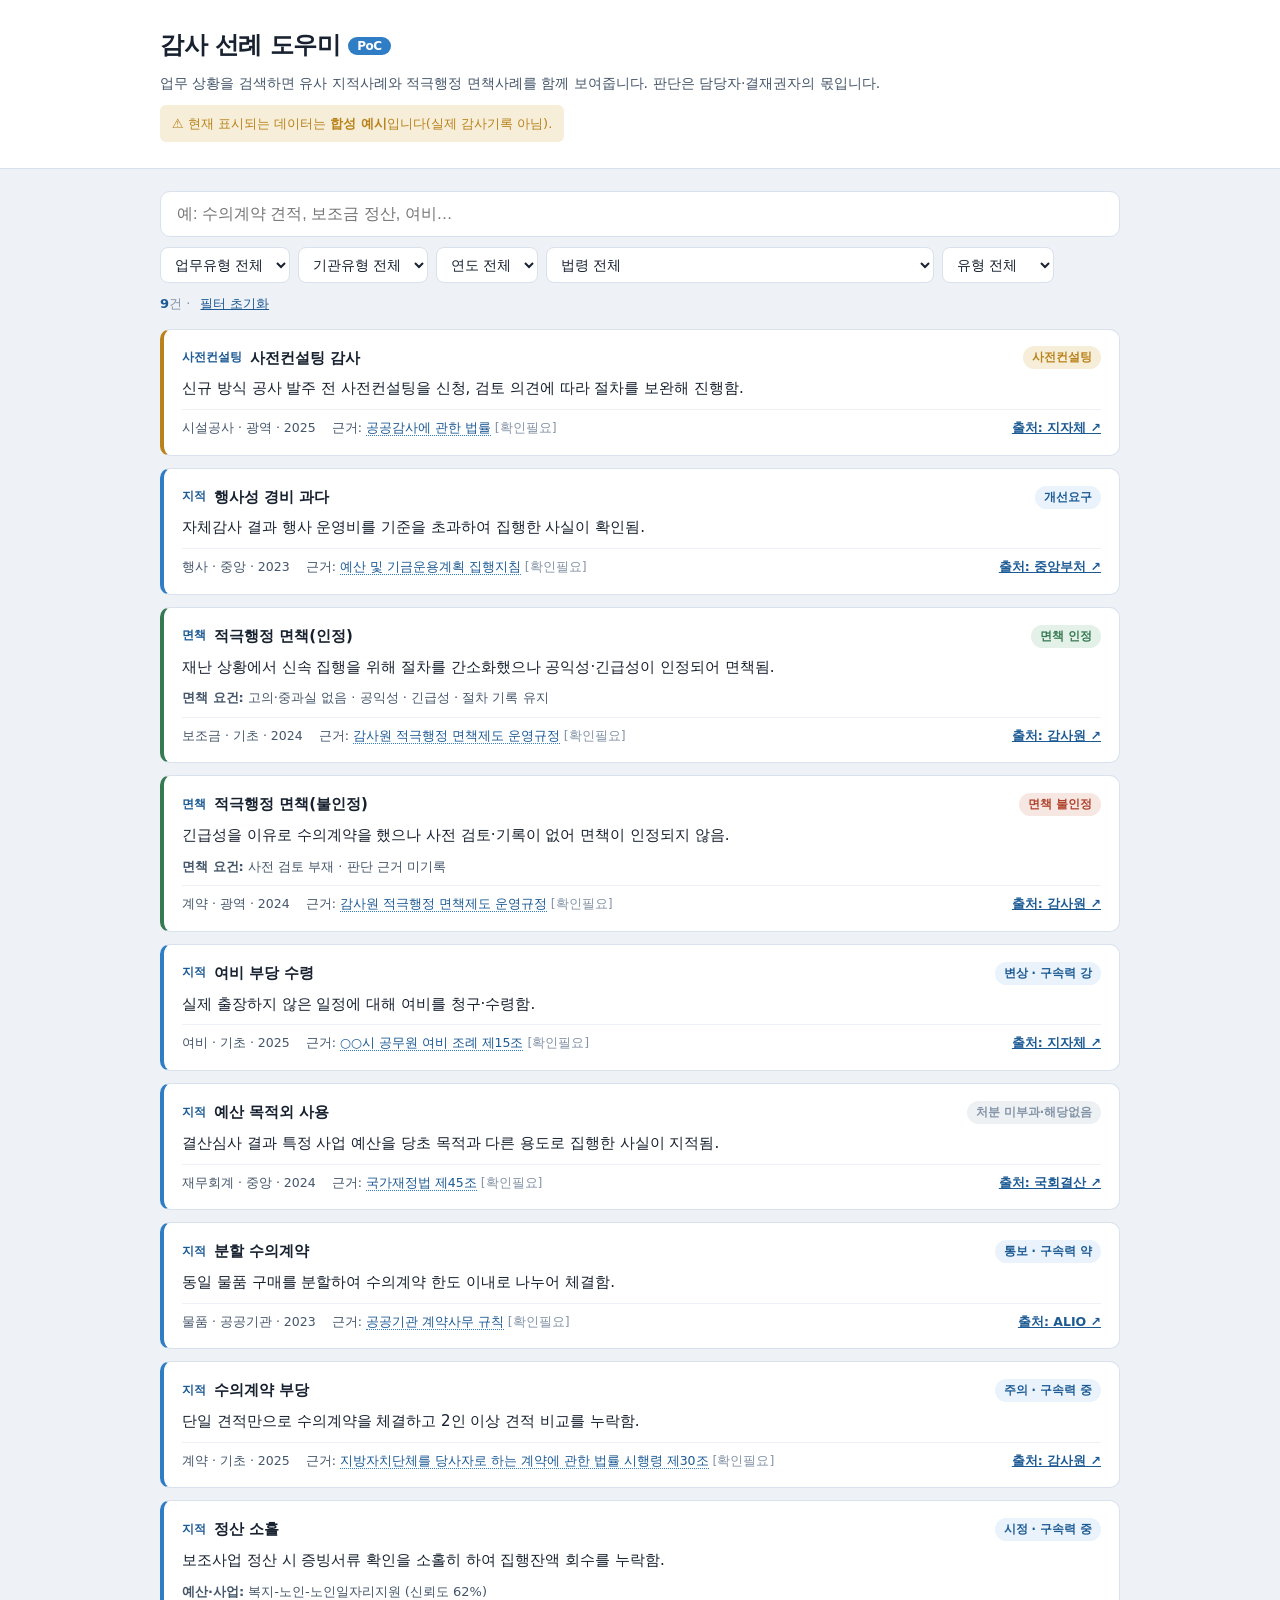
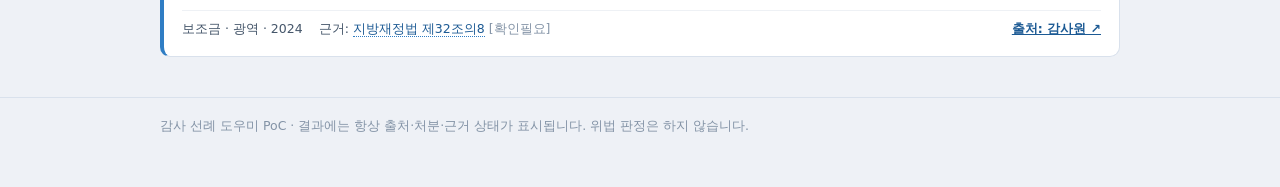
==== app/index.html @ 5820ab18 "feat: 감사 선례 도우미 초기 구축 (스키마·수집·파싱·분류설계) - schema/finding.schema.json: 다축(관련기능·발생분야·처분·감사종류·법령) + 필수필드" ====
<!doctype html>
<html lang="ko">
<head>
<meta charset="utf-8">
<meta name="viewport" content="width=device-width, initial-scale=1">
<title>감사 선례 도우미</title>
<link rel="stylesheet" href="./styles.css">
</head>
<body>
<header class="app-head">
  <div class="wrap">
    <h1>감사 선례 도우미 <span class="tag">PoC</span></h1>
    <p class="sub">업무 상황을 검색하면 유사 지적사례와 적극행정 면책사례를 함께 보여줍니다. 판단은 담당자·결재권자의 몫입니다.</p>
    <p class="warn" id="synthetic-note" hidden>⚠ 현재 표시되는 데이터는 <b>합성 예시</b>입니다(실제 감사기록 아님).</p>
  </div>
</header>

<main class="wrap">
  <section class="controls">
    <input id="q" type="search" placeholder="예: 수의계약 견적, 보조금 정산, 여비…" autocomplete="off">
    <div class="filters">
      <select id="f-work"><option value="">업무유형 전체</option></select>
      <select id="f-org"><option value="">기관유형 전체</option></select>
      <select id="f-year"><option value="">연도 전체</option></select>
      <select id="f-law"><option value="">법령 전체</option></select>
      <select id="f-type">
        <option value="">유형 전체</option>
        <option value="finding">지적</option>
        <option value="immunity">면책</option>
        <option value="consult">사전컨설팅</option>
      </select>
    </div>
    <div class="meta"><span id="count">0</span>건 · <button id="reset" class="link">필터 초기화</button></div>
  </section>

  <section id="results" class="results" aria-live="polite"></section>
</main>

<footer class="app-foot"><div class="wrap">
  감사 선례 도우미 PoC · 결과에는 항상 출처·처분·근거 상태가 표시됩니다. 위법 판정은 하지 않습니다.
</div></footer>

<script src="./app.js"></script>
</body>
</html>
---- app/styles.css ----
:root{
  --page:#eef1f6; --paper:#fff; --ink:#17212f; --ink2:#45566a; --faint:#8393a6;
  --line:#d9e1ec; --wash:#eaf3fb; --accent:#1c5a94; --accent2:#2f7dc4;
  --ok:#357a51; --ok-bg:#e4f1e9; --no:#b0432c; --no-bg:#f7e7e2;
  --mid:#b9821a; --mid-bg:#f6eed8;
}
*{box-sizing:border-box}
body{margin:0;background:var(--page);color:var(--ink);
  font-family:Pretendard,"Apple SD Gothic Neo","Malgun Gothic",system-ui,sans-serif;line-height:1.65}
.wrap{width:min(960px,calc(100% - 32px));margin:0 auto}
a{color:var(--accent)}
.app-head{background:var(--paper);border-bottom:1px solid var(--line);padding:26px 0}
.app-head h1{margin:0;font-size:24px;letter-spacing:-.02em}
.app-head .tag{font-size:12px;font-weight:800;color:#fff;background:var(--accent2);border-radius:20px;padding:2px 9px;vertical-align:3px}
.app-head .sub{margin:6px 0 0;color:var(--ink2);font-size:14px}
.warn{margin:10px 0 0;font-size:13px;color:var(--mid);background:var(--mid-bg);border-radius:6px;padding:8px 12px;display:inline-block}

.controls{margin:22px 0 10px}
#q{width:100%;padding:13px 16px;font-size:16px;border:1px solid var(--line);border-radius:10px;background:var(--paper)}
#q:focus{outline:2px solid var(--accent2);outline-offset:1px}
.filters{display:flex;flex-wrap:wrap;gap:8px;margin-top:10px}
.filters select{padding:8px 10px;border:1px solid var(--line);border-radius:8px;background:var(--paper);color:var(--ink);font-size:14px}
.meta{margin-top:10px;font-size:13px;color:var(--faint)}
#count{font-weight:800;color:var(--accent)}
.link{background:none;border:0;color:var(--accent);cursor:pointer;font-size:13px;text-decoration:underline}

.results{display:flex;flex-direction:column;gap:12px;margin:14px 0 40px}
.rec{background:var(--paper);border:1px solid var(--line);border-radius:10px;padding:16px 18px;border-left:4px solid var(--accent2)}
.rec.rt-immunity{border-left-color:var(--ok)}
.rec.rt-consult{border-left-color:var(--mid)}
.rec-top{display:flex;flex-wrap:wrap;align-items:center;gap:8px;margin-bottom:6px}
.rtype{font-size:12px;font-weight:800;color:var(--accent)}
.ftype{font-size:15px;font-weight:700;flex:1;min-width:120px}
.badge{font-size:11.5px;font-weight:700;padding:2px 9px;border-radius:20px;white-space:nowrap}
.b-disp{background:var(--wash);color:var(--accent)}
.b-none{background:#eef1f4;color:var(--faint)}
.b-ok{background:var(--ok-bg);color:var(--ok)}
.b-no{background:var(--no-bg);color:var(--no)}
.b-consult{background:var(--mid-bg);color:var(--mid)}
.summary{margin:4px 0 8px;font-size:15px;color:var(--ink)}
.reqs{font-size:13px;color:var(--ink2);margin:2px 0}
.rec-foot{display:flex;flex-wrap:wrap;gap:6px 16px;font-size:12.5px;color:var(--ink2);margin-top:8px;border-top:1px solid #eef1f5;padding-top:8px}
.rec-foot .status{color:var(--faint)}
.rec-foot .src{margin-left:auto;font-weight:600}
.law{text-decoration:none;border-bottom:1px dotted var(--accent2)}
.empty{color:var(--faint);text-align:center;padding:40px 0}
.app-foot{border-top:1px solid var(--line);padding:18px 0 50px;color:var(--faint);font-size:12.5px}
code{background:#e7edf5;border-radius:4px;padding:1px 5px;font-size:12px}
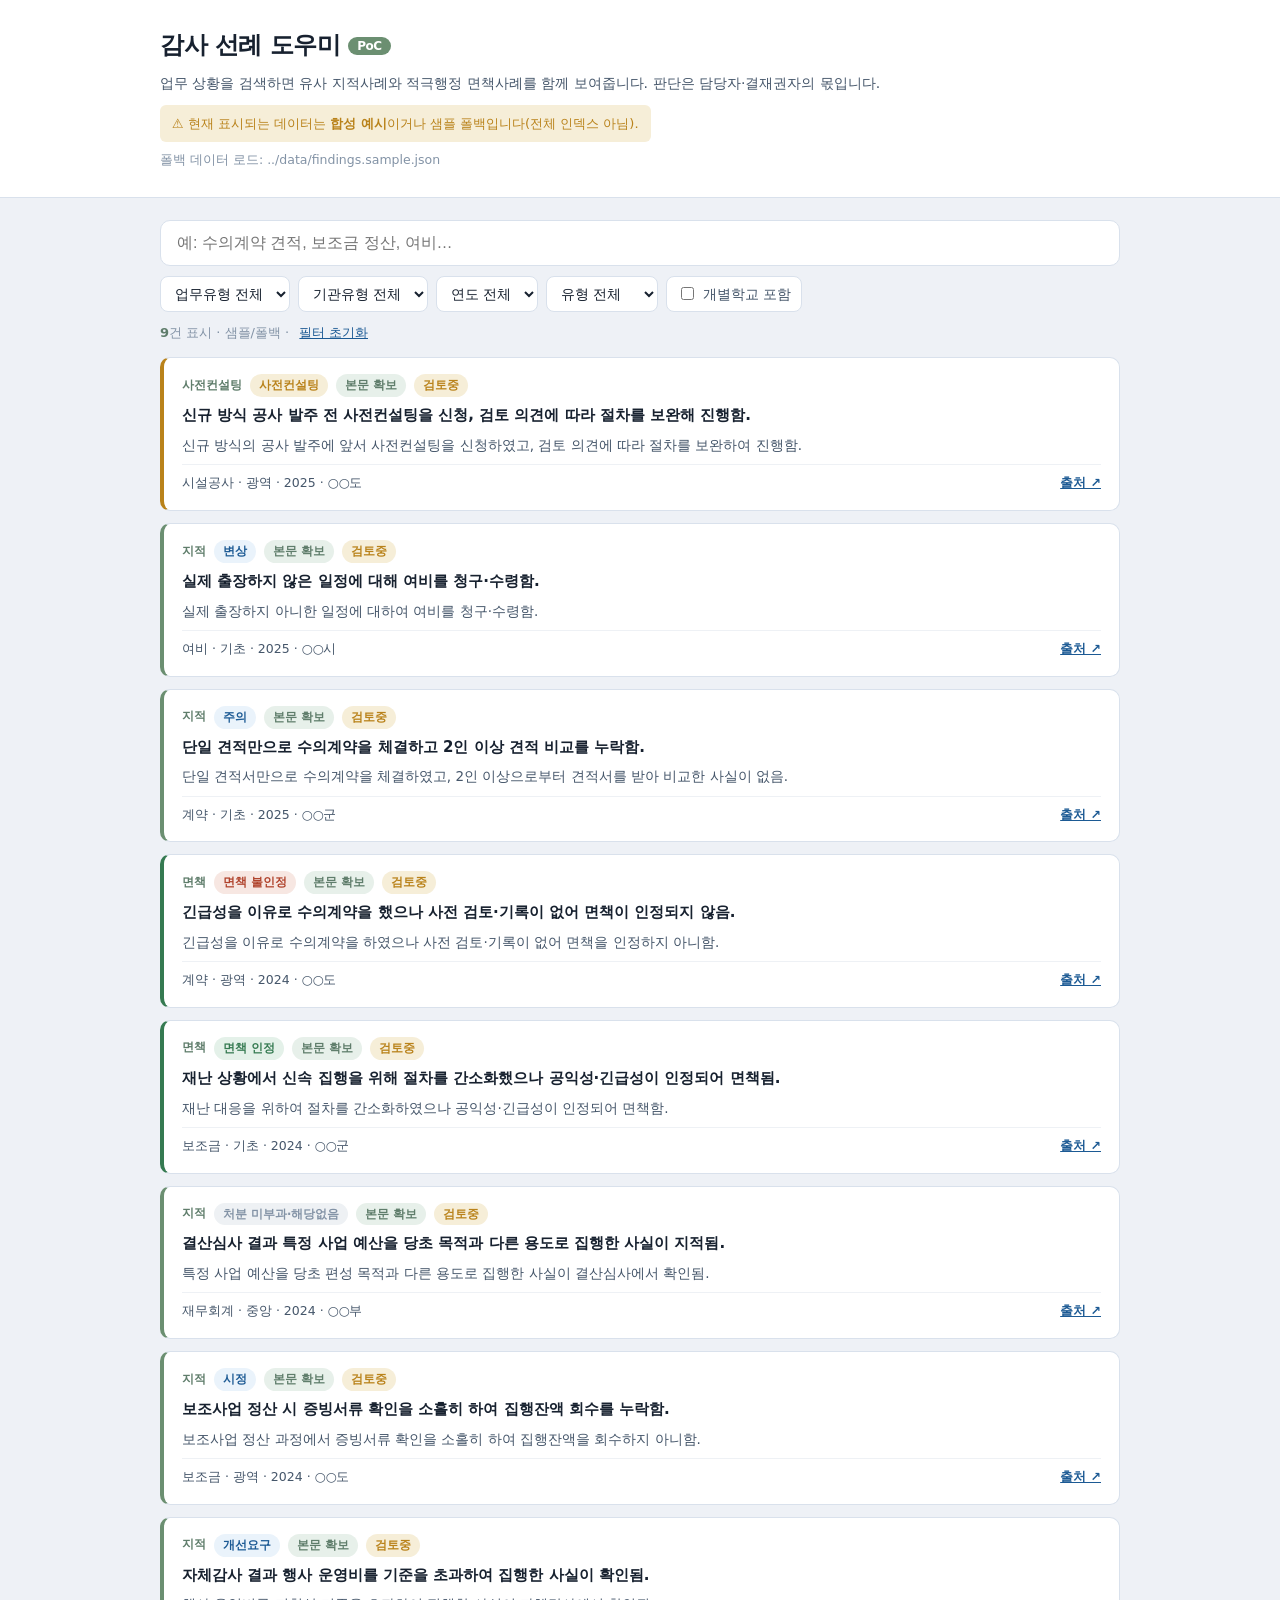
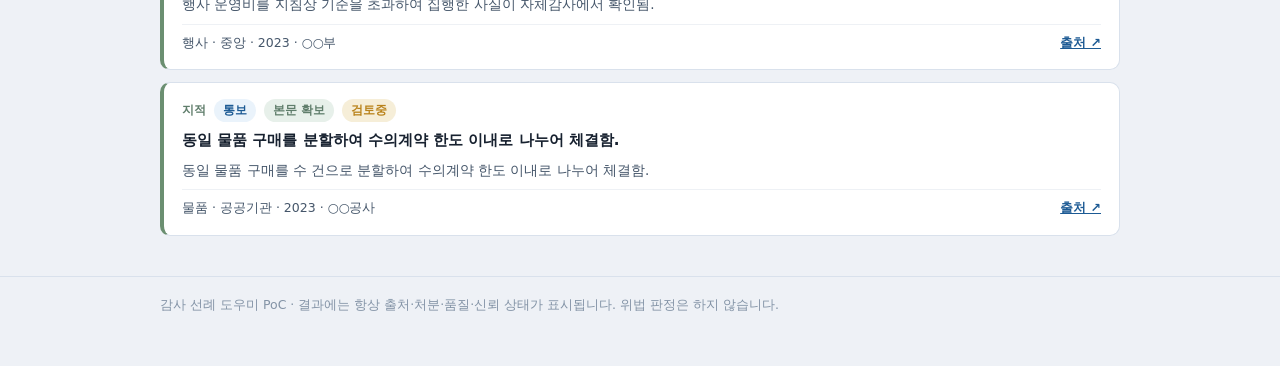
==== commit c21b97e3: "feat: app shard search + confidence badges for phone workflow Wire app to FlexSearch index lazy-load" ====
--- a/app/index.html
+++ b/app/index.html
@@ -11,7 +11,8 @@
   <div class="wrap">
     <h1>감사 선례 도우미 <span class="tag">PoC</span></h1>
     <p class="sub">업무 상황을 검색하면 유사 지적사례와 적극행정 면책사례를 함께 보여줍니다. 판단은 담당자·결재권자의 몫입니다.</p>
-    <p class="warn" id="synthetic-note" hidden>⚠ 현재 표시되는 데이터는 <b>합성 예시</b>입니다(실제 감사기록 아님).</p>
+    <p class="warn" id="synthetic-note" hidden>⚠ 현재 표시되는 데이터는 <b>합성 예시</b>이거나 샘플 폴백입니다(전체 인덱스 아님).</p>
+    <p class="load-status" id="load-status" aria-live="polite"></p>
   </div>
 </header>
 
@@ -22,22 +23,27 @@
       <select id="f-work"><option value="">업무유형 전체</option></select>
       <select id="f-org"><option value="">기관유형 전체</option></select>
       <select id="f-year"><option value="">연도 전체</option></select>
-      <select id="f-law"><option value="">법령 전체</option></select>
       <select id="f-type">
         <option value="">유형 전체</option>
         <option value="finding">지적</option>
         <option value="immunity">면책</option>
         <option value="consult">사전컨설팅</option>
       </select>
+      <label class="chk"><input type="checkbox" id="f-edu"> 개별학교 포함</label>
     </div>
-    <div class="meta"><span id="count">0</span>건 · <button id="reset" class="link">필터 초기화</button></div>
+    <div class="meta">
+      <span id="count">0</span>건 표시
+      <span id="loaded-meta" class="faint"></span>
+      · <button id="reset" class="link" type="button">필터 초기화</button>
+    </div>
   </section>
 
   <section id="results" class="results" aria-live="polite"></section>
 </main>
 
 <footer class="app-foot"><div class="wrap">
-  감사 선례 도우미 PoC · 결과에는 항상 출처·처분·근거 상태가 표시됩니다. 위법 판정은 하지 않습니다.
+  감사 선례 도우미 PoC · 결과에는 항상 출처·처분·품질·신뢰 상태가 표시됩니다. 위법 판정은 하지 않습니다.
+  <!-- 인덱스 재빌드: python pipeline/build_index.py --input data/findings.all.json --out app/data/index -->
 </div></footer>
 
 <script src="./app.js"></script>
--- a/app/styles.css
+++ b/app/styles.css
@@ -3,6 +3,8 @@
   --line:#d9e1ec; --wash:#eaf3fb; --accent:#1c5a94; --accent2:#2f7dc4;
   --ok:#357a51; --ok-bg:#e4f1e9; --no:#b0432c; --no-bg:#f7e7e2;
   --mid:#b9821a; --mid-bg:#f6eed8;
+  --sage:#5f7d6b; --sage-bg:#e7f0ea; --sage2:#6b8f71;
+  --list:#8a7a5c; --list-bg:#f3eee4;
 }
 *{box-sizing:border-box}
 body{margin:0;background:var(--page);color:var(--ink);
@@ -11,25 +13,30 @@
 a{color:var(--accent)}
 .app-head{background:var(--paper);border-bottom:1px solid var(--line);padding:26px 0}
 .app-head h1{margin:0;font-size:24px;letter-spacing:-.02em}
-.app-head .tag{font-size:12px;font-weight:800;color:#fff;background:var(--accent2);border-radius:20px;padding:2px 9px;vertical-align:3px}
+.app-head .tag{font-size:12px;font-weight:800;color:#fff;background:var(--sage2);border-radius:20px;padding:2px 9px;vertical-align:3px}
 .app-head .sub{margin:6px 0 0;color:var(--ink2);font-size:14px}
 .warn{margin:10px 0 0;font-size:13px;color:var(--mid);background:var(--mid-bg);border-radius:6px;padding:8px 12px;display:inline-block}
+.load-status{margin:8px 0 0;font-size:12.5px;color:var(--faint)}
 
 .controls{margin:22px 0 10px}
 #q{width:100%;padding:13px 16px;font-size:16px;border:1px solid var(--line);border-radius:10px;background:var(--paper)}
-#q:focus{outline:2px solid var(--accent2);outline-offset:1px}
-.filters{display:flex;flex-wrap:wrap;gap:8px;margin-top:10px}
+#q:focus{outline:2px solid var(--sage2);outline-offset:1px}
+.filters{display:flex;flex-wrap:wrap;gap:8px;margin-top:10px;align-items:center}
 .filters select{padding:8px 10px;border:1px solid var(--line);border-radius:8px;background:var(--paper);color:var(--ink);font-size:14px}
+.chk{font-size:13.5px;color:var(--ink2);display:inline-flex;align-items:center;gap:6px;padding:6px 10px;background:var(--paper);border:1px solid var(--line);border-radius:8px;user-select:none}
 .meta{margin-top:10px;font-size:13px;color:var(--faint)}
-#count{font-weight:800;color:var(--accent)}
+.meta .faint{color:var(--faint)}
+#count{font-weight:800;color:var(--sage)}
 .link{background:none;border:0;color:var(--accent);cursor:pointer;font-size:13px;text-decoration:underline}
 
 .results{display:flex;flex-direction:column;gap:12px;margin:14px 0 40px}
-.rec{background:var(--paper);border:1px solid var(--line);border-radius:10px;padding:16px 18px;border-left:4px solid var(--accent2)}
+.cap-note{font-size:12.5px;color:var(--faint);margin:0 0 4px}
+.rec{background:var(--paper);border:1px solid var(--line);border-radius:10px;padding:16px 18px;border-left:4px solid var(--sage2)}
 .rec.rt-immunity{border-left-color:var(--ok)}
 .rec.rt-consult{border-left-color:var(--mid)}
+.rec.rec-list-only{opacity:.92;border-left-style:dashed;background:#fafbfc}
 .rec-top{display:flex;flex-wrap:wrap;align-items:center;gap:8px;margin-bottom:6px}
-.rtype{font-size:12px;font-weight:800;color:var(--accent)}
+.rtype{font-size:12px;font-weight:800;color:var(--sage)}
 .ftype{font-size:15px;font-weight:700;flex:1;min-width:120px}
 .badge{font-size:11.5px;font-weight:700;padding:2px 9px;border-radius:20px;white-space:nowrap}
 .b-disp{background:var(--wash);color:var(--accent)}
@@ -37,7 +44,13 @@
 .b-ok{background:var(--ok-bg);color:var(--ok)}
 .b-no{background:var(--no-bg);color:var(--no)}
 .b-consult{background:var(--mid-bg);color:var(--mid)}
-.summary{margin:4px 0 8px;font-size:15px;color:var(--ink)}
+.b-trust{background:var(--sage-bg);color:var(--sage)}
+.b-review{background:var(--mid-bg);color:var(--mid)}
+.b-q-matched{background:var(--ok-bg);color:var(--ok)}
+.b-q-body{background:var(--sage-bg);color:var(--sage)}
+.b-q-list{background:var(--list-bg);color:var(--list)}
+.summary{margin:4px 0 6px;font-size:15px;color:var(--ink);font-weight:600}
+.excerpt{margin:0 0 8px;font-size:13.5px;color:var(--ink2);white-space:pre-wrap;max-height:4.8em;overflow:hidden}
 .reqs{font-size:13px;color:var(--ink2);margin:2px 0}
 .rec-foot{display:flex;flex-wrap:wrap;gap:6px 16px;font-size:12.5px;color:var(--ink2);margin-top:8px;border-top:1px solid #eef1f5;padding-top:8px}
 .rec-foot .status{color:var(--faint)}
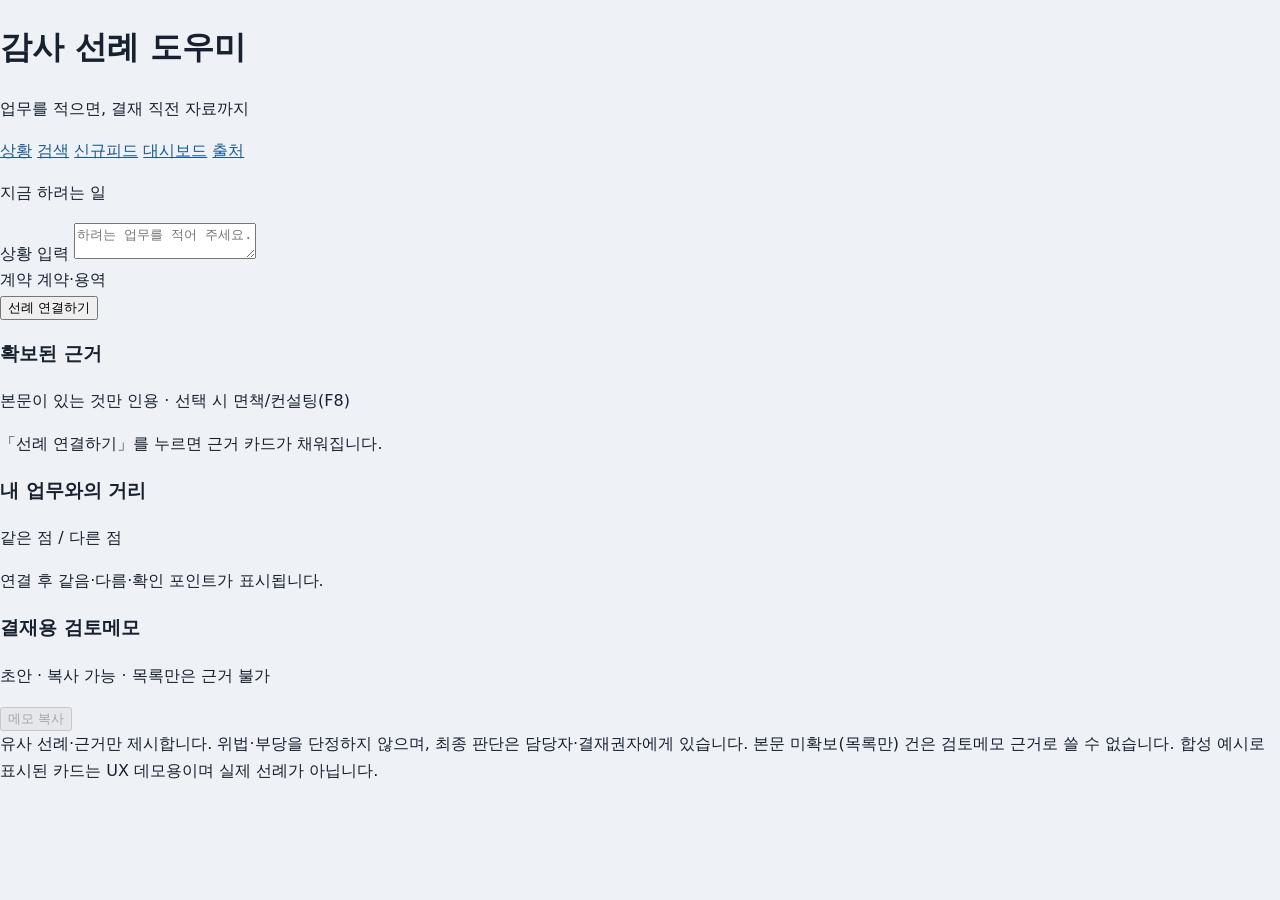
==== commit 76455550: "feat: phone MVP hero index.html" ====
--- a/app/index.html
+++ b/app/index.html
@@ -1,51 +1,87 @@
-<!doctype html>
+<!DOCTYPE html>
 <html lang="ko">
 <head>
-<meta charset="utf-8">
-<meta name="viewport" content="width=device-width, initial-scale=1">
-<title>감사 선례 도우미</title>
-<link rel="stylesheet" href="./styles.css">
+  <meta charset="UTF-8" />
+  <meta name="viewport" content="width=device-width, initial-scale=1" />
+  <title>감사 선례 도우미 — 상황 검토</title>
+  <link rel="stylesheet" href="./styles.css" />
 </head>
-<body>
-<header class="app-head">
-  <div class="wrap">
-    <h1>감사 선례 도우미 <span class="tag">PoC</span></h1>
-    <p class="sub">업무 상황을 검색하면 유사 지적사례와 적극행정 면책사례를 함께 보여줍니다. 판단은 담당자·결재권자의 몫입니다.</p>
-    <p class="warn" id="synthetic-note" hidden>⚠ 현재 표시되는 데이터는 <b>합성 예시</b>이거나 샘플 폴백입니다(전체 인덱스 아님).</p>
-    <p class="load-status" id="load-status" aria-live="polite"></p>
+<body class="page-hero">
+  <div class="app">
+    <header class="topbar">
+      <div class="brand">
+        <h1 id="appTitle">감사 선례 도우미</h1>
+        <p id="tagline" class="tagline">업무를 적으면, 결재 직전 자료까지</p>
+      </div>
+      <nav class="nav-chips" aria-label="주요 메뉴">
+        <a class="chip chip-active" href="./index.html" aria-current="page">상황</a>
+        <a class="chip" href="./search.html">검색</a>
+        <a class="chip" href="./feed.html">신규피드</a>
+        <a class="chip" href="./dashboard.html">대시보드</a>
+        <a class="chip" href="./sources.html">출처</a>
+      </nav>
+    </header>
+
+    <section class="situation-hero" aria-labelledby="situationLabel">
+      <div class="situation-copy">
+        <p id="situationLabel" class="eyebrow">지금 하려는 일</p>
+        <label class="sr-only" for="situationInput">상황 입력</label>
+        <textarea id="situationInput" class="situation-input" rows="2" placeholder="하려는 업무를 적어 주세요."></textarea>
+        <div class="situation-meta">
+          <span id="situationDomain" class="meta-pill">계약</span>
+          <span id="situationWorkType" class="meta-pill soft">계약·용역</span>
+        </div>
+      </div>
+      <button type="button" id="ctaConnect" class="cta-primary">
+        선례 연결하기
+      </button>
+    </section>
+
+    <main class="lanes" id="lanes">
+      <section class="lane" aria-labelledby="laneEvidenceTitle">
+        <header class="lane-head">
+          <h3 id="laneEvidenceTitle">확보된 근거</h3>
+          <p class="lane-sub">본문이 있는 것만 인용 · 선택 시 면책/컨설팅(F8)</p>
+        </header>
+        <div id="evidenceList" class="card-stack empty-hint">
+          <p class="placeholder">「선례 연결하기」를 누르면 근거 카드가 채워집니다.</p>
+        </div>
+        <div id="relatedLane" class="related-lane" hidden>
+          <h4 class="related-title">관련 면책·컨설팅 <span class="f8-tag">F8</span></h4>
+          <div id="relatedList" class="related-stack"></div>
+        </div>
+      </section>
+
+      <section class="lane" aria-labelledby="laneDistanceTitle">
+        <header class="lane-head">
+          <h3 id="laneDistanceTitle">내 업무와의 거리</h3>
+          <p class="lane-sub">같은 점 / 다른 점</p>
+        </header>
+        <div id="distancePanel" class="distance-panel empty-hint">
+          <p class="placeholder">연결 후 같음·다름·확인 포인트가 표시됩니다.</p>
+        </div>
+      </section>
+
+      <section class="lane lane-memo" aria-labelledby="laneMemoTitle">
+        <div class="memo-ribbon" aria-hidden="true"></div>
+        <header class="lane-head">
+          <h3 id="laneMemoTitle">결재용 검토메모</h3>
+          <p class="lane-sub">초안 · 복사 가능 · 목록만은 근거 불가</p>
+        </header>
+        <form id="memoForm" class="memo-form" autocomplete="off"></form>
+        <div class="memo-actions">
+          <button type="button" id="btnCopyMemo" class="btn-secondary" disabled>메모 복사</button>
+          <span id="copyStatus" class="copy-status" aria-live="polite"></span>
+        </div>
+      </section>
+    </main>
+
+    <footer class="disclaimer">
+      유사 선례·근거만 제시합니다. 위법·부당을 단정하지 않으며, 최종 판단은 담당자·결재권자에게 있습니다.
+      본문 미확보(목록만) 건은 검토메모 근거로 쓸 수 없습니다.
+      합성 예시로 표시된 카드는 UX 데모용이며 실제 선례가 아닙니다.
+    </footer>
   </div>
-</header>
-
-<main class="wrap">
-  <section class="controls">
-    <input id="q" type="search" placeholder="예: 수의계약 견적, 보조금 정산, 여비…" autocomplete="off">
-    <div class="filters">
-      <select id="f-work"><option value="">업무유형 전체</option></select>
-      <select id="f-org"><option value="">기관유형 전체</option></select>
-      <select id="f-year"><option value="">연도 전체</option></select>
-      <select id="f-type">
-        <option value="">유형 전체</option>
-        <option value="finding">지적</option>
-        <option value="immunity">면책</option>
-        <option value="consult">사전컨설팅</option>
-      </select>
-      <label class="chk"><input type="checkbox" id="f-edu"> 개별학교 포함</label>
-    </div>
-    <div class="meta">
-      <span id="count">0</span>건 표시
-      <span id="loaded-meta" class="faint"></span>
-      · <button id="reset" class="link" type="button">필터 초기화</button>
-    </div>
-  </section>
-
-  <section id="results" class="results" aria-live="polite"></section>
-</main>
-
-<footer class="app-foot"><div class="wrap">
-  감사 선례 도우미 PoC · 결과에는 항상 출처·처분·품질·신뢰 상태가 표시됩니다. 위법 판정은 하지 않습니다.
-  <!-- 인덱스 재빌드: python pipeline/build_index.py --input data/findings.all.json --out app/data/index -->
-</div></footer>
-
-<script src="./app.js"></script>
+  <script src="./app.js" defer></script>
 </body>
 </html>
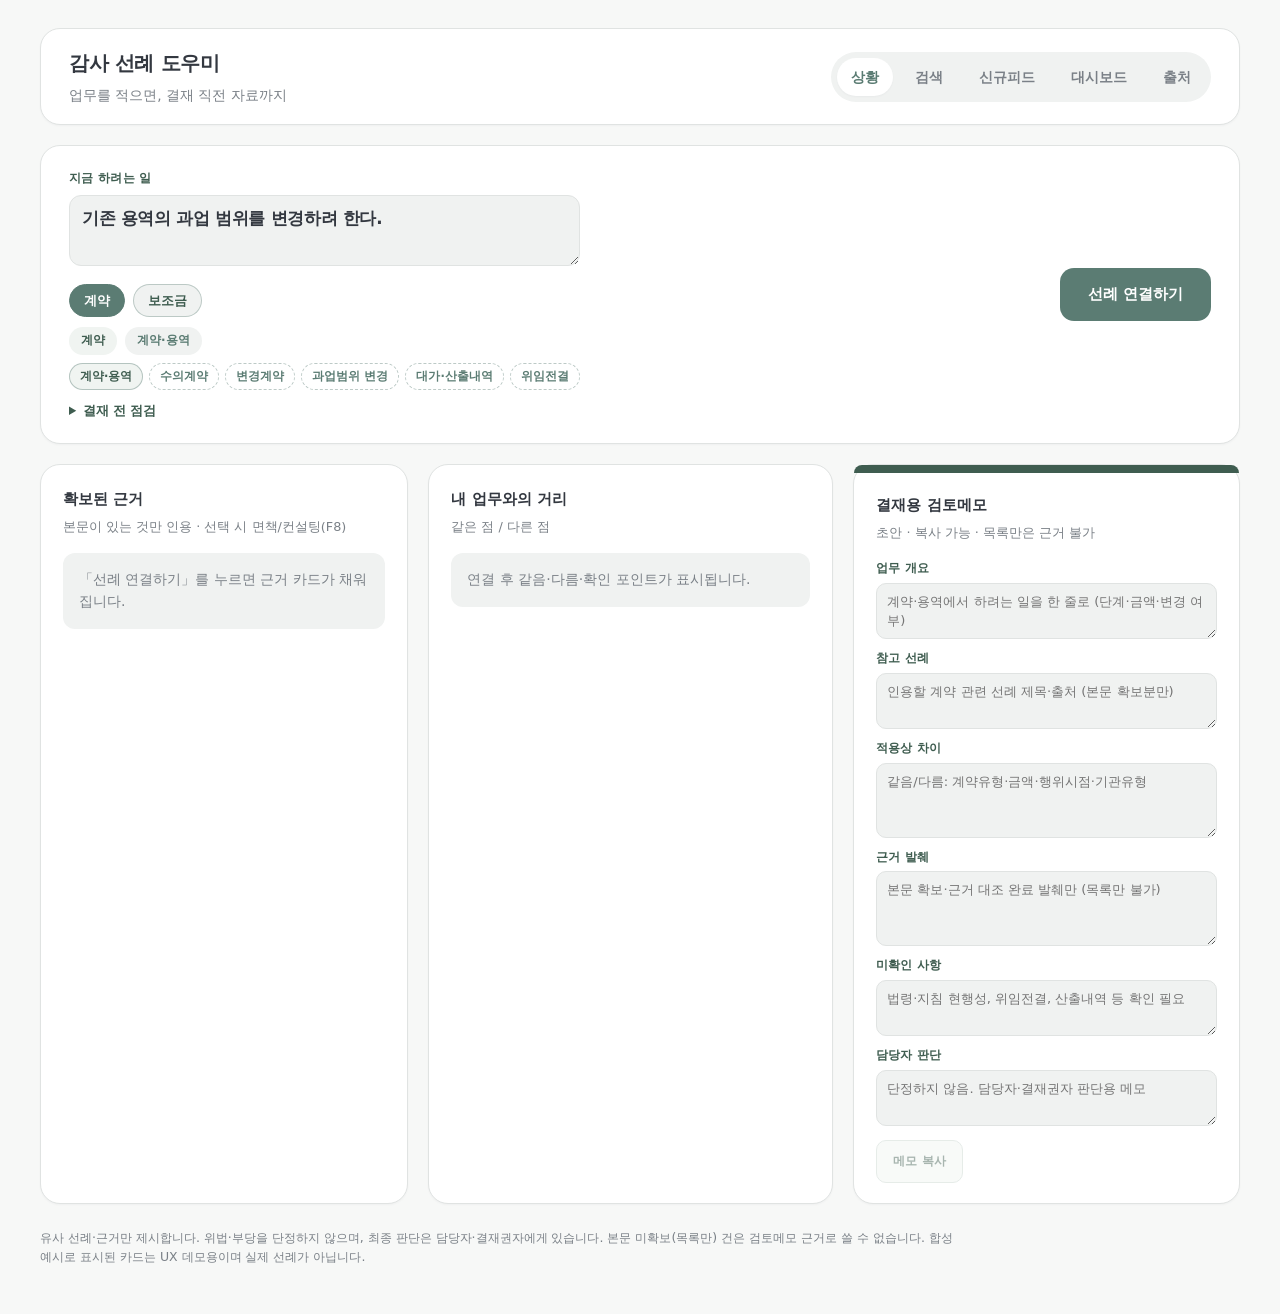
==== commit c06ec9bf: "feat(domain-packs): add 계약→보조금 skeleton and hero pack picker E-1.6: app/domain-packs contract/subsid" ====
--- a/app/index.html
+++ b/app/index.html
@@ -27,10 +27,19 @@
         <p id="situationLabel" class="eyebrow">지금 하려는 일</p>
         <label class="sr-only" for="situationInput">상황 입력</label>
         <textarea id="situationInput" class="situation-input" rows="2" placeholder="하려는 업무를 적어 주세요."></textarea>
+        <div class="pack-picker" role="group" aria-label="도메인 팩">
+          <button type="button" class="pack-btn is-active" data-pack="contract" id="packContract">계약</button>
+          <button type="button" class="pack-btn" data-pack="subsidy" id="packSubsidy">보조금</button>
+        </div>
         <div class="situation-meta">
           <span id="situationDomain" class="meta-pill">계약</span>
           <span id="situationWorkType" class="meta-pill soft">계약·용역</span>
         </div>
+        <div id="workTypeChips" class="worktype-chips" aria-label="제안 업무유형"></div>
+        <details id="packChecklist" class="pack-checklist">
+          <summary>결재 전 점검</summary>
+          <ul id="checklistList"></ul>
+        </details>
       </div>
       <button type="button" id="ctaConnect" class="cta-primary">
         선례 연결하기
--- a/app/styles.css
+++ b/app/styles.css
@@ -1,61 +1,646 @@
-:root{
-  --page:#eef1f6; --paper:#fff; --ink:#17212f; --ink2:#45566a; --faint:#8393a6;
-  --line:#d9e1ec; --wash:#eaf3fb; --accent:#1c5a94; --accent2:#2f7dc4;
-  --ok:#357a51; --ok-bg:#e4f1e9; --no:#b0432c; --no-bg:#f7e7e2;
-  --mid:#b9821a; --mid-bg:#f6eed8;
-  --sage:#5f7d6b; --sage-bg:#e7f0ea; --sage2:#6b8f71;
-  --list:#8a7a5c; --list-bg:#f3eee4;
-}
-*{box-sizing:border-box}
-body{margin:0;background:var(--page);color:var(--ink);
-  font-family:Pretendard,"Apple SD Gothic Neo","Malgun Gothic",system-ui,sans-serif;line-height:1.65}
-.wrap{width:min(960px,calc(100% - 32px));margin:0 auto}
-a{color:var(--accent)}
-.app-head{background:var(--paper);border-bottom:1px solid var(--line);padding:26px 0}
-.app-head h1{margin:0;font-size:24px;letter-spacing:-.02em}
-.app-head .tag{font-size:12px;font-weight:800;color:#fff;background:var(--sage2);border-radius:20px;padding:2px 9px;vertical-align:3px}
-.app-head .sub{margin:6px 0 0;color:var(--ink2);font-size:14px}
-.warn{margin:10px 0 0;font-size:13px;color:var(--mid);background:var(--mid-bg);border-radius:6px;padding:8px 12px;display:inline-block}
-.load-status{margin:8px 0 0;font-size:12.5px;color:var(--faint)}
-
-.controls{margin:22px 0 10px}
-#q{width:100%;padding:13px 16px;font-size:16px;border:1px solid var(--line);border-radius:10px;background:var(--paper)}
-#q:focus{outline:2px solid var(--sage2);outline-offset:1px}
-.filters{display:flex;flex-wrap:wrap;gap:8px;margin-top:10px;align-items:center}
-.filters select{padding:8px 10px;border:1px solid var(--line);border-radius:8px;background:var(--paper);color:var(--ink);font-size:14px}
-.chk{font-size:13.5px;color:var(--ink2);display:inline-flex;align-items:center;gap:6px;padding:6px 10px;background:var(--paper);border:1px solid var(--line);border-radius:8px;user-select:none}
-.meta{margin-top:10px;font-size:13px;color:var(--faint)}
-.meta .faint{color:var(--faint)}
-#count{font-weight:800;color:var(--sage)}
-.link{background:none;border:0;color:var(--accent);cursor:pointer;font-size:13px;text-decoration:underline}
-
-.results{display:flex;flex-direction:column;gap:12px;margin:14px 0 40px}
-.cap-note{font-size:12.5px;color:var(--faint);margin:0 0 4px}
-.rec{background:var(--paper);border:1px solid var(--line);border-radius:10px;padding:16px 18px;border-left:4px solid var(--sage2)}
-.rec.rt-immunity{border-left-color:var(--ok)}
-.rec.rt-consult{border-left-color:var(--mid)}
-.rec.rec-list-only{opacity:.92;border-left-style:dashed;background:#fafbfc}
-.rec-top{display:flex;flex-wrap:wrap;align-items:center;gap:8px;margin-bottom:6px}
-.rtype{font-size:12px;font-weight:800;color:var(--sage)}
-.ftype{font-size:15px;font-weight:700;flex:1;min-width:120px}
-.badge{font-size:11.5px;font-weight:700;padding:2px 9px;border-radius:20px;white-space:nowrap}
-.b-disp{background:var(--wash);color:var(--accent)}
-.b-none{background:#eef1f4;color:var(--faint)}
-.b-ok{background:var(--ok-bg);color:var(--ok)}
-.b-no{background:var(--no-bg);color:var(--no)}
-.b-consult{background:var(--mid-bg);color:var(--mid)}
-.b-trust{background:var(--sage-bg);color:var(--sage)}
-.b-review{background:var(--mid-bg);color:var(--mid)}
-.b-q-matched{background:var(--ok-bg);color:var(--ok)}
-.b-q-body{background:var(--sage-bg);color:var(--sage)}
-.b-q-list{background:var(--list-bg);color:var(--list)}
-.summary{margin:4px 0 6px;font-size:15px;color:var(--ink);font-weight:600}
-.excerpt{margin:0 0 8px;font-size:13.5px;color:var(--ink2);white-space:pre-wrap;max-height:4.8em;overflow:hidden}
-.reqs{font-size:13px;color:var(--ink2);margin:2px 0}
-.rec-foot{display:flex;flex-wrap:wrap;gap:6px 16px;font-size:12.5px;color:var(--ink2);margin-top:8px;border-top:1px solid #eef1f5;padding-top:8px}
-.rec-foot .status{color:var(--faint)}
-.rec-foot .src{margin-left:auto;font-weight:600}
-.law{text-decoration:none;border-bottom:1px dotted var(--accent2)}
-.empty{color:var(--faint);text-align:center;padding:40px 0}
-.app-foot{border-top:1px solid var(--line);padding:18px 0 50px;color:var(--faint);font-size:12.5px}
-code{background:#e7edf5;border-radius:4px;padding:1px 5px;font-size:12px}
+/* 감사 선례 도우미 — sage palette (:root) + hero + search + feed
+ * No external font CDN; Pretendard local / system stack.
+ */
+:root {
+  --page: #F7F8F7;
+  --surface: #F0F2F1;
+  --sage-soft: #F0F4F1;
+  --primary: #5B7C73;
+  --primary-soft: #8DA399;
+  --deep: #3F5D50;
+  --tip: #EBE8DA;
+  --border: #E0E3E2;
+  --ink: #333840;
+  --muted: #7A8087;
+  --white: #ffffff;
+  --radius: 20px;
+  --radius-sm: 12px;
+  --shadow: 0 1px 2px rgba(51, 56, 64, 0.04);
+  /* search-page aliases */
+  --paper: var(--white);
+  --ink2: #45566a;
+  --faint: var(--muted);
+  --line: var(--border);
+  --wash: var(--sage-soft);
+  --accent: var(--primary);
+  --accent2: var(--primary-soft);
+  --ok: #357a51;
+  --ok-bg: #e4f1e9;
+  --no: #b0432c;
+  --no-bg: #f7e7e2;
+  --mid: #b9821a;
+  --mid-bg: #f6eed8;
+  --sage: var(--primary);
+  --sage-bg: var(--sage-soft);
+  --sage2: var(--deep);
+  --list: #8a7a5c;
+  --list-bg: #f3eee4;
+  font-family: "Pretendard", "Noto Sans KR", "Apple SD Gothic Neo",
+    "Malgun Gothic", system-ui, sans-serif;
+}
+
+*,
+*::before,
+*::after { box-sizing: border-box; }
+
+html, body {
+  margin: 0;
+  padding: 0;
+  background: var(--page);
+  color: var(--ink);
+  min-height: 100%;
+  -webkit-font-smoothing: antialiased;
+  line-height: 1.65;
+}
+
+button, input, textarea, select { font: inherit; color: inherit; }
+a { color: var(--primary); }
+.sr-only {
+  position: absolute; width: 1px; height: 1px; padding: 0; margin: -1px;
+  overflow: hidden; clip: rect(0,0,0,0); white-space: nowrap; border: 0;
+}
+
+/* —— Shared nav chips —— */
+.nav-chips {
+  display: flex;
+  gap: 8px;
+  flex-wrap: wrap;
+  background: var(--surface);
+  padding: 6px;
+  border-radius: 999px;
+}
+.nav-inline { margin-bottom: 14px; display: inline-flex; }
+.chip {
+  border: 0;
+  background: transparent;
+  color: var(--muted);
+  padding: 8px 14px;
+  border-radius: 999px;
+  cursor: pointer;
+  font-size: 0.85rem;
+  font-weight: 600;
+  text-decoration: none;
+  display: inline-flex;
+  align-items: center;
+}
+.chip-active {
+  background: var(--white);
+  color: var(--primary);
+  box-shadow: var(--shadow);
+}
+a.chip:hover { color: var(--deep); }
+
+/* —— Hero shell —— */
+.app {
+  max-width: 1440px;
+  margin: 0 auto;
+  padding: 28px 40px 48px;
+}
+.topbar {
+  display: flex;
+  align-items: center;
+  justify-content: space-between;
+  gap: 24px;
+  background: var(--white);
+  border: 1px solid var(--border);
+  border-radius: var(--radius);
+  padding: 18px 28px;
+  box-shadow: var(--shadow);
+  flex-wrap: wrap;
+}
+.brand h1 {
+  margin: 0;
+  font-size: 1.25rem;
+  font-weight: 700;
+  letter-spacing: -0.02em;
+}
+.tagline {
+  margin: 4px 0 0;
+  color: var(--muted);
+  font-size: 0.85rem;
+}
+.tag-inline {
+  font-size: 0.7rem;
+  font-weight: 800;
+  color: #fff;
+  background: var(--deep);
+  border-radius: 20px;
+  padding: 2px 8px;
+  vertical-align: 2px;
+}
+
+.situation-hero {
+  margin-top: 20px;
+  display: flex;
+  align-items: center;
+  justify-content: space-between;
+  gap: 24px;
+  background: var(--white);
+  border: 1px solid var(--border);
+  border-radius: var(--radius);
+  padding: 22px 28px;
+  box-shadow: var(--shadow);
+}
+.eyebrow {
+  margin: 0 0 6px;
+  color: var(--deep);
+  font-size: 0.78rem;
+  font-weight: 700;
+  letter-spacing: 0.02em;
+}
+.situation-input {
+  width: 100%;
+  min-width: min(520px, 100%);
+  resize: vertical;
+  border: 1px solid var(--border);
+  background: var(--surface);
+  border-radius: 12px;
+  padding: 10px 12px;
+  font-size: 1.05rem;
+  font-weight: 650;
+  letter-spacing: -0.02em;
+  line-height: 1.45;
+}
+.situation-input:focus {
+  outline: 2px solid rgba(91, 124, 115, 0.35);
+  outline-offset: 1px;
+  background: var(--white);
+}
+.situation-meta {
+  display: flex;
+  gap: 8px;
+  margin-top: 10px;
+  flex-wrap: wrap;
+}
+.meta-pill {
+  display: inline-flex;
+  align-items: center;
+  background: var(--sage-soft);
+  color: var(--deep);
+  border-radius: 999px;
+  padding: 4px 12px;
+  font-size: 0.75rem;
+  font-weight: 650;
+}
+.meta-pill.soft {
+  background: var(--surface);
+  color: var(--primary);
+}
+.pack-picker {
+  display: flex;
+  gap: 8px;
+  margin-top: 10px;
+  flex-wrap: wrap;
+}
+.pack-btn {
+  border: 1px solid rgba(91, 124, 115, 0.35);
+  background: var(--surface);
+  color: var(--deep);
+  border-radius: 999px;
+  padding: 5px 14px;
+  font-size: 0.8rem;
+  font-weight: 650;
+  cursor: pointer;
+}
+.pack-btn.is-active {
+  background: var(--primary);
+  color: var(--white);
+  border-color: var(--primary);
+}
+.pack-btn:hover { border-color: var(--primary); }
+.worktype-chips {
+  display: flex;
+  gap: 6px;
+  margin-top: 8px;
+  flex-wrap: wrap;
+}
+.worktype-chip {
+  border: 1px dashed rgba(91, 124, 115, 0.4);
+  background: transparent;
+  color: var(--primary);
+  border-radius: 999px;
+  padding: 3px 10px;
+  font-size: 0.72rem;
+  font-weight: 600;
+  cursor: pointer;
+}
+.worktype-chip.is-on {
+  background: var(--sage-soft);
+  border-style: solid;
+  color: var(--deep);
+}
+.pack-checklist {
+  margin-top: 10px;
+  font-size: 0.8rem;
+  color: var(--deep);
+}
+.pack-checklist summary {
+  cursor: pointer;
+  font-weight: 650;
+}
+.pack-checklist ul {
+  margin: 6px 0 0;
+  padding-left: 1.2em;
+}
+.pack-checklist li { margin: 3px 0; }
+.cta-primary {
+  flex-shrink: 0;
+  background: var(--primary);
+  color: var(--white);
+  border: 0;
+  border-radius: 14px;
+  padding: 14px 28px;
+  font-size: 0.95rem;
+  font-weight: 700;
+  cursor: pointer;
+  transition: background 0.15s ease, transform 0.1s ease;
+}
+.cta-primary:hover { background: var(--deep); }
+.cta-primary:active { transform: translateY(1px); }
+.cta-primary:disabled { opacity: 0.65; cursor: default; }
+.cta-primary.is-done { background: var(--deep); }
+
+.lanes {
+  margin-top: 20px;
+  display: grid;
+  grid-template-columns: 1fr 1.1fr 1.05fr;
+  gap: 20px;
+  align-items: stretch;
+}
+.lane {
+  background: var(--white);
+  border: 1px solid var(--border);
+  border-radius: var(--radius);
+  padding: 22px 22px 20px;
+  box-shadow: var(--shadow);
+  min-height: 520px;
+  display: flex;
+  flex-direction: column;
+  position: relative;
+}
+.lane-memo { padding-top: 28px; }
+.memo-ribbon {
+  position: absolute;
+  top: 0; left: 0; right: 0;
+  height: 8px;
+  background: var(--deep);
+  border-radius: var(--radius) var(--radius) 0 0;
+}
+.lane-head h3 { margin: 0; font-size: 0.95rem; font-weight: 700; }
+.lane-sub { margin: 4px 0 16px; color: var(--muted); font-size: 0.8rem; }
+.placeholder {
+  margin: 0;
+  color: var(--muted);
+  font-size: 0.88rem;
+  line-height: 1.55;
+  padding: 16px;
+  background: var(--surface);
+  border-radius: var(--radius-sm);
+}
+.empty-hint.is-filled > .placeholder { display: none; }
+
+.card-stack, .related-stack {
+  display: flex;
+  flex-direction: column;
+  gap: 12px;
+  flex: 1;
+}
+.related-lane {
+  margin-top: 16px;
+  padding-top: 14px;
+  border-top: 1px dashed var(--border);
+}
+.related-title {
+  margin: 0 0 10px;
+  font-size: 0.82rem;
+  font-weight: 700;
+  color: var(--deep);
+}
+.f8-tag {
+  font-size: 0.68rem;
+  background: var(--tip);
+  color: var(--deep);
+  border-radius: 999px;
+  padding: 2px 8px;
+  margin-left: 6px;
+}
+.related-stack {
+  display: grid;
+  grid-template-columns: 1fr 1fr;
+  gap: 10px;
+  flex: none;
+}
+@media (max-width: 700px) {
+  .related-stack { grid-template-columns: 1fr; }
+}
+
+.evidence-card {
+  border-radius: 14px;
+  padding: 14px 16px;
+  border: 1px solid transparent;
+  background: var(--surface);
+}
+.evidence-card.quality-list-only {
+  background: var(--surface);
+  border-color: var(--border);
+}
+.evidence-card.quality-secured {
+  background: var(--sage-soft);
+  border-color: #d5e0d8;
+}
+.evidence-card.quality-matched {
+  background: linear-gradient(180deg, var(--sage-soft), #e7eee9);
+  border-color: var(--primary-soft);
+}
+.evidence-card.highlighted {
+  outline: 2px solid var(--primary);
+  outline-offset: 1px;
+  box-shadow: 0 0 0 4px rgba(91, 124, 115, 0.12);
+}
+.evidence-card.is-selected {
+  outline: 2px solid var(--deep);
+  outline-offset: 1px;
+}
+.evidence-card.is-synthetic {
+  border-style: dashed;
+}
+
+.badge-row {
+  display: flex;
+  align-items: center;
+  gap: 8px;
+  margin-bottom: 8px;
+  flex-wrap: wrap;
+}
+.badge {
+  display: inline-flex;
+  align-items: center;
+  border-radius: 999px;
+  padding: 3px 10px;
+  font-size: 0.72rem;
+  font-weight: 700;
+}
+.badge-list-only { background: #e4e7e6; color: var(--muted); }
+.badge-secured {
+  background: var(--sage-soft);
+  color: var(--deep);
+  border: 1px solid #c9d6ce;
+}
+.badge-matched { background: var(--deep); color: #f4f7f5; }
+.badge-trust-high { background: var(--ok-bg); color: var(--ok); }
+.badge-trust-review { background: var(--mid-bg); color: var(--mid); }
+.badge-kind { background: var(--wash); color: var(--primary); }
+.badge-synthetic { background: var(--mid-bg); color: var(--mid); }
+.badge-review-queue { background: #efe6c8; color: #7a5b10; }
+
+.card-title {
+  margin: 0 0 4px;
+  font-size: 0.95rem;
+  font-weight: 650;
+  letter-spacing: -0.01em;
+}
+.card-meta { margin: 0 0 8px; color: var(--muted); font-size: 0.75rem; }
+.card-excerpt {
+  margin: 0 0 12px;
+  font-size: 0.85rem;
+  line-height: 1.55;
+  color: var(--ink);
+}
+.card-excerpt mark {
+  background: #d8e6de;
+  color: var(--deep);
+  padding: 0 2px;
+  border-radius: 2px;
+}
+.card-actions { display: flex; gap: 8px; flex-wrap: wrap; }
+
+.btn-ghost, .btn-secondary, .btn-add {
+  border-radius: 10px;
+  padding: 8px 12px;
+  font-size: 0.78rem;
+  font-weight: 650;
+  cursor: pointer;
+  border: 1px solid var(--border);
+  background: var(--white);
+  color: var(--primary);
+}
+.btn-add {
+  background: var(--primary);
+  color: var(--white);
+  border-color: var(--primary);
+}
+.btn-add:disabled, .btn-ghost:disabled, .btn-secondary:disabled {
+  opacity: 0.45;
+  cursor: not-allowed;
+}
+.btn-ghost.is-on {
+  background: var(--deep);
+  color: var(--white);
+  border-color: var(--deep);
+}
+
+.distance-panel {
+  display: flex;
+  flex-direction: column;
+  gap: 12px;
+  flex: 1;
+}
+.distance-row {
+  background: var(--surface);
+  border-radius: var(--radius-sm);
+  padding: 14px 16px;
+}
+.distance-chip {
+  display: inline-flex;
+  background: #d2e0da;
+  color: var(--primary);
+  border-radius: 999px;
+  padding: 3px 10px;
+  font-size: 0.72rem;
+  font-weight: 700;
+  margin-bottom: 8px;
+}
+.distance-body { margin: 0; font-size: 0.9rem; line-height: 1.45; }
+.tip-card {
+  margin-top: auto;
+  background: var(--tip);
+  border-radius: 14px;
+  padding: 16px 18px;
+}
+.tip-card h4 { margin: 0 0 8px; font-size: 0.82rem; font-weight: 700; }
+.tip-card p { margin: 0; font-size: 0.88rem; line-height: 1.5; }
+
+.memo-form {
+  display: flex;
+  flex-direction: column;
+  gap: 10px;
+  flex: 1;
+}
+.field { display: flex; flex-direction: column; gap: 4px; }
+.field label {
+  font-size: 0.75rem;
+  font-weight: 700;
+  color: var(--deep);
+}
+.field textarea {
+  resize: vertical;
+  min-height: 44px;
+  border: 1px solid var(--border);
+  background: var(--surface);
+  border-radius: 10px;
+  padding: 8px 10px;
+  font-size: 0.82rem;
+  line-height: 1.45;
+}
+.field textarea:focus {
+  outline: 2px solid rgba(91, 124, 115, 0.35);
+  outline-offset: 1px;
+  background: var(--white);
+}
+.memo-actions {
+  display: flex;
+  align-items: center;
+  gap: 12px;
+  margin-top: 14px;
+}
+.btn-secondary {
+  background: var(--sage-soft);
+  border-color: #c9d6ce;
+  color: var(--deep);
+  padding: 10px 16px;
+}
+.copy-status {
+  font-size: 0.78rem;
+  color: var(--primary);
+  font-weight: 600;
+}
+.disclaimer {
+  margin-top: 24px;
+  color: var(--muted);
+  font-size: 0.78rem;
+  line-height: 1.55;
+  max-width: 920px;
+}
+
+/* —— Search page (reuses :root sage) —— */
+.wrap { width: min(960px, calc(100% - 32px)); margin: 0 auto; }
+.app-head {
+  background: var(--paper);
+  border-bottom: 1px solid var(--line);
+  padding: 26px 0;
+}
+.app-head h1 { margin: 0; font-size: 24px; letter-spacing: -.02em; }
+.app-head .tag {
+  font-size: 12px; font-weight: 800; color: #fff;
+  background: var(--sage2); border-radius: 20px; padding: 2px 9px; vertical-align: 3px;
+}
+.app-head .sub { margin: 6px 0 0; color: var(--ink2); font-size: 14px; }
+.warn {
+  margin: 10px 0 0; font-size: 13px; color: var(--mid);
+  background: var(--mid-bg); border-radius: 6px; padding: 8px 12px; display: inline-block;
+}
+.load-status { margin: 8px 0 0; font-size: 12.5px; color: var(--faint); }
+
+.controls { margin: 22px 0 10px; }
+#q {
+  width: 100%; padding: 13px 16px; font-size: 16px;
+  border: 1px solid var(--line); border-radius: 10px; background: var(--paper);
+}
+#q:focus { outline: 2px solid var(--sage2); outline-offset: 1px; }
+.filters {
+  display: flex; flex-wrap: wrap; gap: 8px; margin-top: 10px; align-items: center;
+}
+.filters select {
+  padding: 8px 10px; border: 1px solid var(--line); border-radius: 8px;
+  background: var(--paper); color: var(--ink); font-size: 14px;
+}
+.chk {
+  font-size: 13.5px; color: var(--ink2);
+  display: inline-flex; align-items: center; gap: 6px;
+  padding: 6px 10px; background: var(--paper);
+  border: 1px solid var(--line); border-radius: 8px; user-select: none;
+}
+.meta { margin-top: 10px; font-size: 13px; color: var(--faint); }
+.meta .faint { color: var(--faint); }
+#count { font-weight: 800; color: var(--sage); }
+.link {
+  background: none; border: 0; color: var(--accent);
+  cursor: pointer; font-size: 13px; text-decoration: underline;
+}
+
+.results { display: flex; flex-direction: column; gap: 12px; margin: 14px 0 40px; }
+.cap-note { font-size: 12.5px; color: var(--faint); margin: 0 0 4px; }
+.rec {
+  background: var(--paper); border: 1px solid var(--line);
+  border-radius: 10px; padding: 16px 18px; border-left: 4px solid var(--sage2);
+}
+.rec.rt-immunity { border-left-color: var(--ok); }
+.rec.rt-consult { border-left-color: var(--mid); }
+.rec.rec-list-only { opacity: .92; border-left-style: dashed; background: #fafbfc; }
+.rec-top { display: flex; flex-wrap: wrap; align-items: center; gap: 8px; margin-bottom: 6px; }
+.rtype { font-size: 12px; font-weight: 800; color: var(--sage); }
+.ftype { font-size: 15px; font-weight: 700; flex: 1; min-width: 120px; }
+/* search result badges share .badge but use b-* modifiers */
+.b-disp { background: var(--wash); color: var(--accent); }
+.b-none { background: #eef1f4; color: var(--faint); }
+.b-ok { background: var(--ok-bg); color: var(--ok); }
+.b-no { background: var(--no-bg); color: var(--no); }
+.b-consult { background: var(--mid-bg); color: var(--mid); }
+.b-trust { background: var(--sage-bg); color: var(--sage); }
+.b-review { background: var(--mid-bg); color: var(--mid); }
+.b-q-matched { background: var(--ok-bg); color: var(--ok); }
+.b-q-body { background: var(--sage-bg); color: var(--sage); }
+.b-q-list { background: var(--list-bg); color: var(--list); }
+.summary { margin: 4px 0 6px; font-size: 15px; color: var(--ink); font-weight: 600; }
+.excerpt {
+  margin: 0 0 8px; font-size: 13.5px; color: var(--ink2);
+  white-space: pre-wrap; max-height: 4.8em; overflow: hidden;
+}
+.reqs { font-size: 13px; color: var(--ink2); margin: 2px 0; }
+.rec-foot {
+  display: flex; flex-wrap: wrap; gap: 6px 16px; font-size: 12.5px;
+  color: var(--ink2); margin-top: 8px; border-top: 1px solid #eef1f5; padding-top: 8px;
+}
+.rec-foot .status { color: var(--faint); }
+.rec-foot .src { margin-left: auto; font-weight: 600; }
+.law { text-decoration: none; border-bottom: 1px dotted var(--accent2); }
+.empty { color: var(--faint); text-align: center; padding: 40px 0; }
+.app-foot {
+  border-top: 1px solid var(--line); padding: 18px 0 50px;
+  color: var(--faint); font-size: 12.5px;
+}
+code { background: #e7edf5; border-radius: 4px; padding: 1px 5px; font-size: 12px; }
+
+/* —— Feed (F10) —— */
+.feed-app { max-width: 880px; }
+.feed-toolbar {
+  margin-top: 18px;
+  display: flex;
+  align-items: center;
+  gap: 16px;
+  flex-wrap: wrap;
+}
+.feed-list {
+  margin-top: 16px;
+  display: flex;
+  flex-direction: column;
+  gap: 12px;
+}
+.feed-card {
+  background: var(--white);
+  border: 1px solid var(--border);
+  border-radius: 14px;
+  padding: 16px 18px;
+  box-shadow: var(--shadow);
+}
+.feed-card.is-review { border-left: 4px solid var(--mid); }
+.feed-card.is-synthetic { border-style: dashed; }
+.feed-foot { margin-top: 8px; font-size: 0.75rem; color: var(--muted); }
+.feed-when { font-variant-numeric: tabular-nums; }
+
+@media (max-width: 1100px) {
+  .lanes { grid-template-columns: 1fr; }
+  .lane { min-height: 0; }
+  .situation-hero { flex-direction: column; align-items: flex-start; }
+  .app { padding: 16px 16px 40px; }
+}
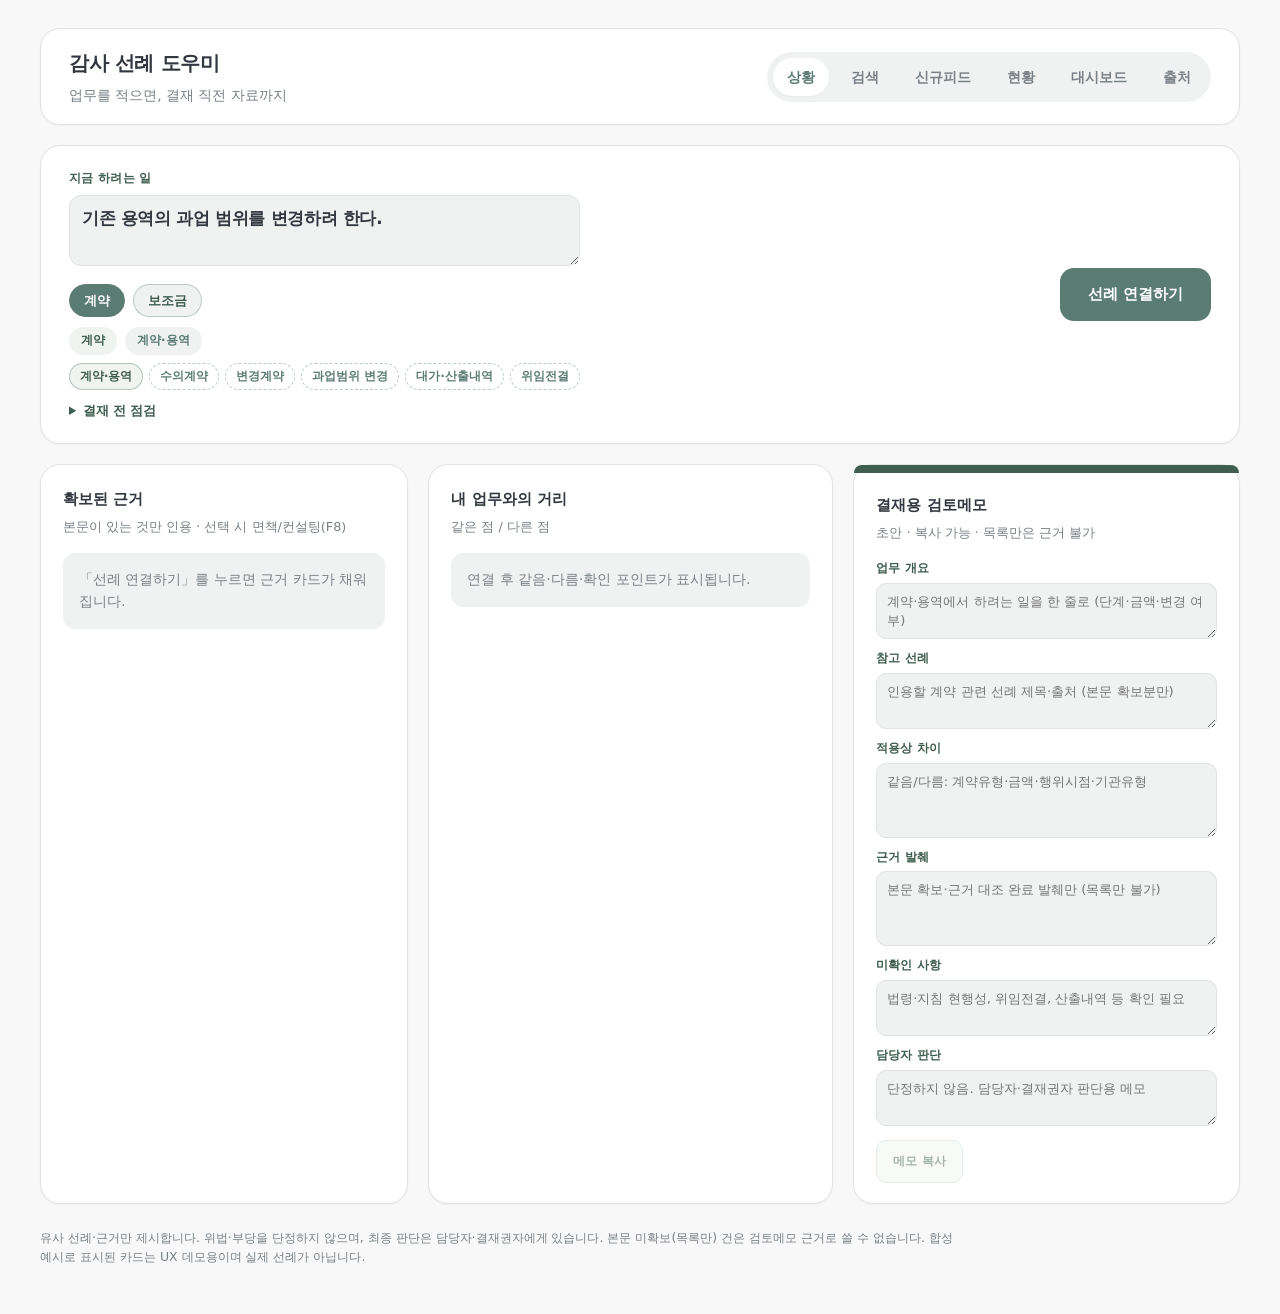
==== commit b379e2d5: "feat(status): dual-lens 감사 결과 현황 dashboard Add status.html/js with 공직자|발굴자 lenses (A/B1/C/E), extend" ====
--- a/app/index.html
+++ b/app/index.html
@@ -17,6 +17,7 @@
         <a class="chip chip-active" href="./index.html" aria-current="page">상황</a>
         <a class="chip" href="./search.html">검색</a>
         <a class="chip" href="./feed.html">신규피드</a>
+        <a class="chip" href="./status.html">현황</a>
         <a class="chip" href="./dashboard.html">대시보드</a>
         <a class="chip" href="./sources.html">출처</a>
       </nav>
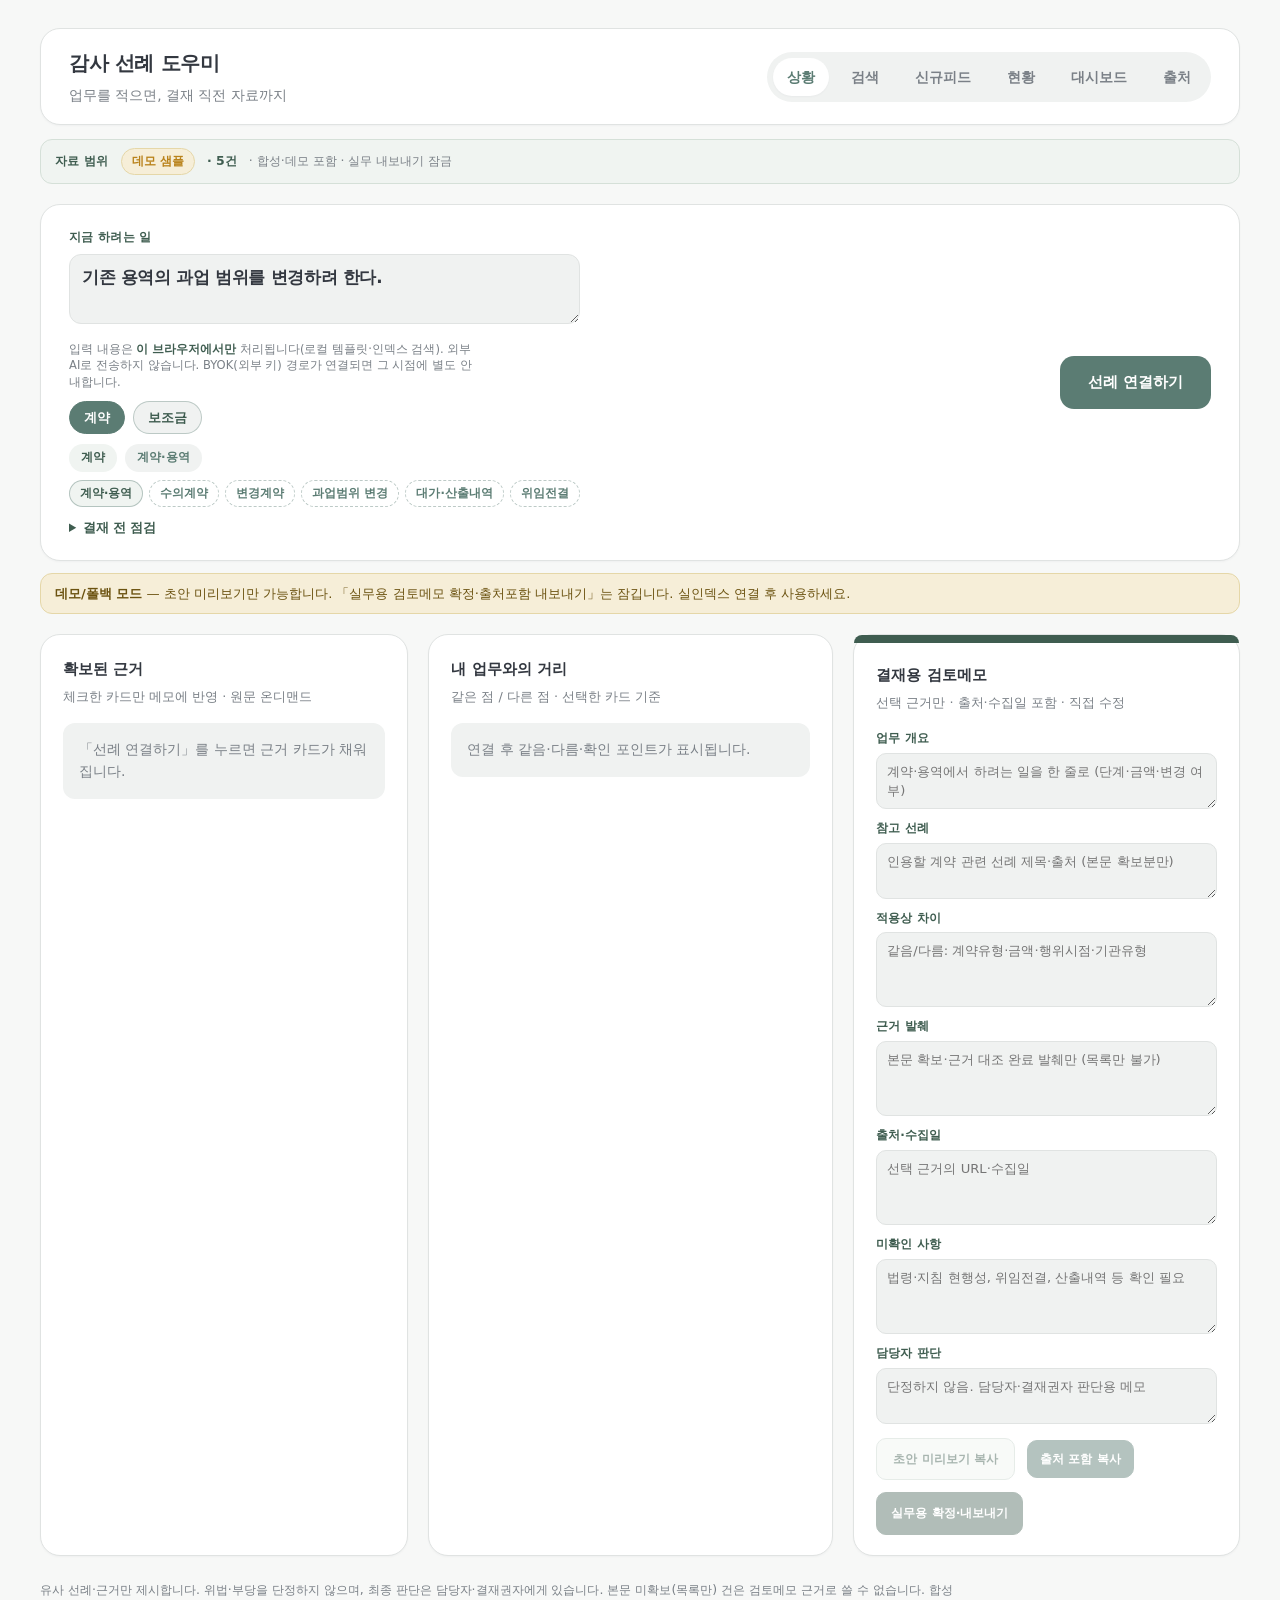
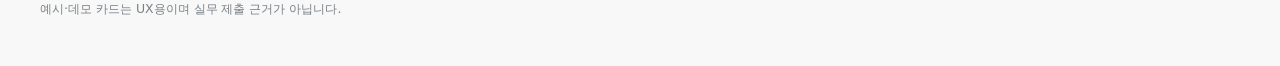
==== commit a2b28329: "feat(hero): P0 work-completion flow (select evidence, sources, scope badge)" ====
--- a/app/index.html
+++ b/app/index.html
@@ -23,11 +23,22 @@
       </nav>
     </header>
 
+    <div id="scopeBadge" class="scope-badge" role="status" aria-live="polite">
+      <span class="scope-label">자료 범위</span>
+      <span id="scopeMode" class="scope-mode">확인 중…</span>
+      <span id="scopeCount" class="scope-count"></span>
+      <span id="scopeNote" class="scope-note"></span>
+    </div>
+
     <section class="situation-hero" aria-labelledby="situationLabel">
       <div class="situation-copy">
         <p id="situationLabel" class="eyebrow">지금 하려는 일</p>
         <label class="sr-only" for="situationInput">상황 입력</label>
         <textarea id="situationInput" class="situation-input" rows="2" placeholder="하려는 업무를 적어 주세요."></textarea>
+        <p id="privacyNotice" class="privacy-notice">
+          입력 내용은 <strong>이 브라우저에서만</strong> 처리됩니다(로컬 템플릿·인덱스 검색).
+          외부 AI로 전송하지 않습니다. BYOK(외부 키) 경로가 연결되면 그 시점에 별도 안내합니다.
+        </p>
         <div class="pack-picker" role="group" aria-label="도메인 팩">
           <button type="button" class="pack-btn is-active" data-pack="contract" id="packContract">계약</button>
           <button type="button" class="pack-btn" data-pack="subsidy" id="packSubsidy">보조금</button>
@@ -41,18 +52,71 @@
           <summary>결재 전 점검</summary>
           <ul id="checklistList"></ul>
         </details>
+
+        <div id="followUpPanel" class="followup-panel" hidden>
+          <p class="followup-title">보완하면 선례 비교가 정확해집니다 <span class="soft-opt">(모르면 비워 두세요 · 미확인)</span></p>
+          <div class="followup-grid">
+            <label class="followup-field">
+              <span>기관유형</span>
+              <select id="fuOrgType">
+                <option value="">미확인</option>
+                <option value="중앙">중앙</option>
+                <option value="광역">광역</option>
+                <option value="기초">기초</option>
+                <option value="공공기관">공공기관</option>
+                <option value="교육">교육</option>
+                <option value="기타">기타</option>
+              </select>
+            </label>
+            <label class="followup-field">
+              <span>업무 단계 <em>(선택)</em></span>
+              <select id="fuWorkStage">
+                <option value="">미확인</option>
+                <option value="사전검토">사전검토</option>
+                <option value="입찰·계약">입찰·계약</option>
+                <option value="이행·변경">이행·변경</option>
+                <option value="정산·종료">정산·종료</option>
+                <option value="사후·감사대응">사후·감사대응</option>
+              </select>
+            </label>
+            <label class="followup-field">
+              <span>대략 시기</span>
+              <select id="fuTiming">
+                <option value="">미확인</option>
+                <option value="2026">2026</option>
+                <option value="2025">2025</option>
+                <option value="2024">2024</option>
+                <option value="2023">2023</option>
+                <option value="2022이전">2022 이전</option>
+              </select>
+            </label>
+          </div>
+          <p class="followup-hint">값을 추정해 채우지 않습니다. 비우면 메모 「미확인 사항」에 남깁니다.</p>
+        </div>
       </div>
       <button type="button" id="ctaConnect" class="cta-primary">
         선례 연결하기
       </button>
     </section>
 
+    <div id="demoLockBanner" class="demo-lock-banner" hidden role="alert">
+      <strong>데모/폴백 모드</strong> — 초안 미리보기만 가능합니다.
+      「실무용 검토메모 확정·출처포함 내보내기」는 잠깁니다. 실인덱스 연결 후 사용하세요.
+    </div>
+
+    <div id="failurePanel" class="failure-panel" hidden role="status"></div>
+
     <main class="lanes" id="lanes">
       <section class="lane" aria-labelledby="laneEvidenceTitle">
         <header class="lane-head">
           <h3 id="laneEvidenceTitle">확보된 근거</h3>
-          <p class="lane-sub">본문이 있는 것만 인용 · 선택 시 면책/컨설팅(F8)</p>
+          <p class="lane-sub">체크한 카드만 메모에 반영 · 원문 온디맨드</p>
         </header>
+        <p id="originalTip" class="original-tip" hidden>
+          원문: 정적 Pages에서는 외부 기관 사이트를 대신 가져올 수 없습니다.
+          「원문 불러오기」는 <strong>새 탭으로 출처 URL 열기</strong> + (발췌만 있으면) <strong>발췌 패널 펼치기</strong>입니다.
+          로컬에서 findings.json이 있으면 필드를 보강합니다.
+        </p>
         <div id="evidenceList" class="card-stack empty-hint">
           <p class="placeholder">「선례 연결하기」를 누르면 근거 카드가 채워집니다.</p>
         </div>
@@ -65,7 +129,7 @@
       <section class="lane" aria-labelledby="laneDistanceTitle">
         <header class="lane-head">
           <h3 id="laneDistanceTitle">내 업무와의 거리</h3>
-          <p class="lane-sub">같은 점 / 다른 점</p>
+          <p class="lane-sub">같은 점 / 다른 점 · 선택한 카드 기준</p>
         </header>
         <div id="distancePanel" class="distance-panel empty-hint">
           <p class="placeholder">연결 후 같음·다름·확인 포인트가 표시됩니다.</p>
@@ -76,11 +140,13 @@
         <div class="memo-ribbon" aria-hidden="true"></div>
         <header class="lane-head">
           <h3 id="laneMemoTitle">결재용 검토메모</h3>
-          <p class="lane-sub">초안 · 복사 가능 · 목록만은 근거 불가</p>
+          <p class="lane-sub">선택 근거만 · 출처·수집일 포함 · 직접 수정</p>
         </header>
         <form id="memoForm" class="memo-form" autocomplete="off"></form>
         <div class="memo-actions">
-          <button type="button" id="btnCopyMemo" class="btn-secondary" disabled>메모 복사</button>
+          <button type="button" id="btnCopyDraft" class="btn-secondary" disabled>초안 미리보기 복사</button>
+          <button type="button" id="btnCopyWithSources" class="btn-add" disabled>출처 포함 복사</button>
+          <button type="button" id="btnConfirmExport" class="btn-confirm" disabled title="실무용 확정/내보내기">실무용 확정·내보내기</button>
           <span id="copyStatus" class="copy-status" aria-live="polite"></span>
         </div>
       </section>
@@ -89,7 +155,7 @@
     <footer class="disclaimer">
       유사 선례·근거만 제시합니다. 위법·부당을 단정하지 않으며, 최종 판단은 담당자·결재권자에게 있습니다.
       본문 미확보(목록만) 건은 검토메모 근거로 쓸 수 없습니다.
-      합성 예시로 표시된 카드는 UX 데모용이며 실제 선례가 아닙니다.
+      합성 예시·데모 카드는 UX용이며 실무 제출 근거가 아닙니다.
     </footer>
   </div>
   <script src="./app.js" defer></script>
--- a/app/styles.css
+++ b/app/styles.css
@@ -644,3 +644,211 @@
   .situation-hero { flex-direction: column; align-items: flex-start; }
   .app { padding: 16px 16px 40px; }
 }
+
+/* —— P0 hero: scope badge, follow-up, select, failure, demo lock —— */
+.scope-badge {
+  margin-top: 14px;
+  display: flex;
+  flex-wrap: wrap;
+  align-items: center;
+  gap: 8px 12px;
+  background: var(--sage-soft);
+  border: 1px solid #d5e0d8;
+  border-radius: 12px;
+  padding: 8px 14px;
+  font-size: 0.78rem;
+  color: var(--deep);
+}
+.scope-label {
+  font-weight: 800;
+  letter-spacing: 0.02em;
+}
+.scope-mode {
+  font-weight: 700;
+  background: var(--white);
+  border-radius: 999px;
+  padding: 2px 10px;
+  border: 1px solid #c9d6ce;
+}
+.scope-badge.is-demo .scope-mode,
+.scope-badge.is-fallback .scope-mode {
+  background: var(--mid-bg);
+  color: var(--mid);
+  border-color: #e5d7a8;
+}
+.scope-badge.is-index .scope-mode {
+  background: var(--ok-bg);
+  color: var(--ok);
+  border-color: #b7d4c2;
+}
+.scope-count { font-variant-numeric: tabular-nums; font-weight: 650; }
+.scope-note { color: var(--muted); }
+
+.privacy-notice {
+  margin: 8px 0 0;
+  font-size: 0.72rem;
+  color: var(--muted);
+  line-height: 1.45;
+  max-width: 56ch;
+}
+.privacy-notice strong { color: var(--deep); font-weight: 700; }
+
+.followup-panel {
+  margin-top: 14px;
+  padding: 12px 14px;
+  background: var(--surface);
+  border: 1px dashed rgba(91, 124, 115, 0.45);
+  border-radius: 12px;
+}
+.followup-title {
+  margin: 0 0 10px;
+  font-size: 0.82rem;
+  font-weight: 700;
+  color: var(--deep);
+}
+.followup-title .soft-opt {
+  font-weight: 500;
+  color: var(--muted);
+  font-size: 0.75rem;
+}
+.followup-grid {
+  display: grid;
+  grid-template-columns: repeat(3, minmax(0, 1fr));
+  gap: 10px;
+}
+@media (max-width: 800px) {
+  .followup-grid { grid-template-columns: 1fr; }
+}
+.followup-field {
+  display: flex;
+  flex-direction: column;
+  gap: 4px;
+  font-size: 0.72rem;
+  font-weight: 700;
+  color: var(--deep);
+}
+.followup-field em { font-style: normal; font-weight: 500; color: var(--muted); }
+.followup-field select {
+  border: 1px solid var(--border);
+  background: var(--white);
+  border-radius: 8px;
+  padding: 7px 8px;
+  font-size: 0.82rem;
+  font-weight: 500;
+  color: var(--ink);
+}
+.followup-hint {
+  margin: 8px 0 0;
+  font-size: 0.72rem;
+  color: var(--muted);
+}
+
+.demo-lock-banner {
+  margin-top: 12px;
+  background: var(--mid-bg);
+  color: #6b5210;
+  border: 1px solid #e5d7a8;
+  border-radius: 12px;
+  padding: 10px 14px;
+  font-size: 0.82rem;
+  line-height: 1.45;
+}
+
+.failure-panel {
+  margin-top: 12px;
+  background: var(--white);
+  border: 1px solid var(--border);
+  border-left: 4px solid var(--mid);
+  border-radius: 12px;
+  padding: 12px 16px;
+  font-size: 0.85rem;
+  line-height: 1.5;
+}
+.failure-panel.is-error { border-left-color: var(--no); }
+.failure-panel.is-empty { border-left-color: var(--list); }
+.failure-panel .fail-title { font-weight: 750; color: var(--deep); margin: 0 0 4px; }
+.failure-panel .fail-next { margin: 6px 0 0; color: var(--muted); font-size: 0.8rem; }
+
+.original-tip {
+  margin: 0 0 12px;
+  font-size: 0.72rem;
+  color: var(--muted);
+  background: var(--tip);
+  border-radius: 10px;
+  padding: 8px 10px;
+  line-height: 1.45;
+}
+
+.evidence-card .card-why,
+.evidence-card .card-diff,
+.evidence-card .card-original-meta {
+  margin: 0 0 6px;
+  font-size: 0.75rem;
+  line-height: 1.4;
+  color: var(--ink2);
+}
+.evidence-card .card-why strong,
+.evidence-card .card-diff strong,
+.evidence-card .card-original-meta strong {
+  color: var(--deep);
+  font-weight: 700;
+}
+.badge-disp {
+  background: var(--wash);
+  color: var(--accent);
+}
+.badge-disp-unknown { background: #eef1f4; color: var(--faint); }
+.badge-disp-none { background: #eef1f4; color: var(--faint); }
+.badge-disp-nobody { background: var(--list-bg); color: var(--list); }
+.badge-disp-nopenalty { background: var(--ok-bg); color: var(--ok); }
+.badge-original-yes { background: var(--ok-bg); color: var(--ok); }
+.badge-original-no { background: var(--list-bg); color: var(--list); }
+
+.card-select-row {
+  display: flex;
+  align-items: center;
+  gap: 8px;
+  margin-bottom: 8px;
+}
+.card-select-row label {
+  display: inline-flex;
+  align-items: center;
+  gap: 6px;
+  font-size: 0.75rem;
+  font-weight: 650;
+  color: var(--deep);
+  cursor: pointer;
+  user-select: none;
+}
+.evidence-card.is-checked {
+  box-shadow: 0 0 0 2px rgba(91, 124, 115, 0.35);
+}
+.excerpt-panel {
+  margin-top: 8px;
+  padding: 10px 12px;
+  background: var(--white);
+  border: 1px dashed #c9d6ce;
+  border-radius: 10px;
+  font-size: 0.8rem;
+  line-height: 1.5;
+  white-space: pre-wrap;
+  max-height: 220px;
+  overflow: auto;
+}
+.excerpt-panel[hidden] { display: none !important; }
+
+.btn-confirm {
+  border-radius: 10px;
+  padding: 10px 14px;
+  font-size: 0.78rem;
+  font-weight: 700;
+  cursor: pointer;
+  border: 1px solid var(--deep);
+  background: var(--deep);
+  color: var(--white);
+}
+.btn-confirm:disabled {
+  opacity: 0.4;
+  cursor: not-allowed;
+}
+.memo-actions { flex-wrap: wrap; }
